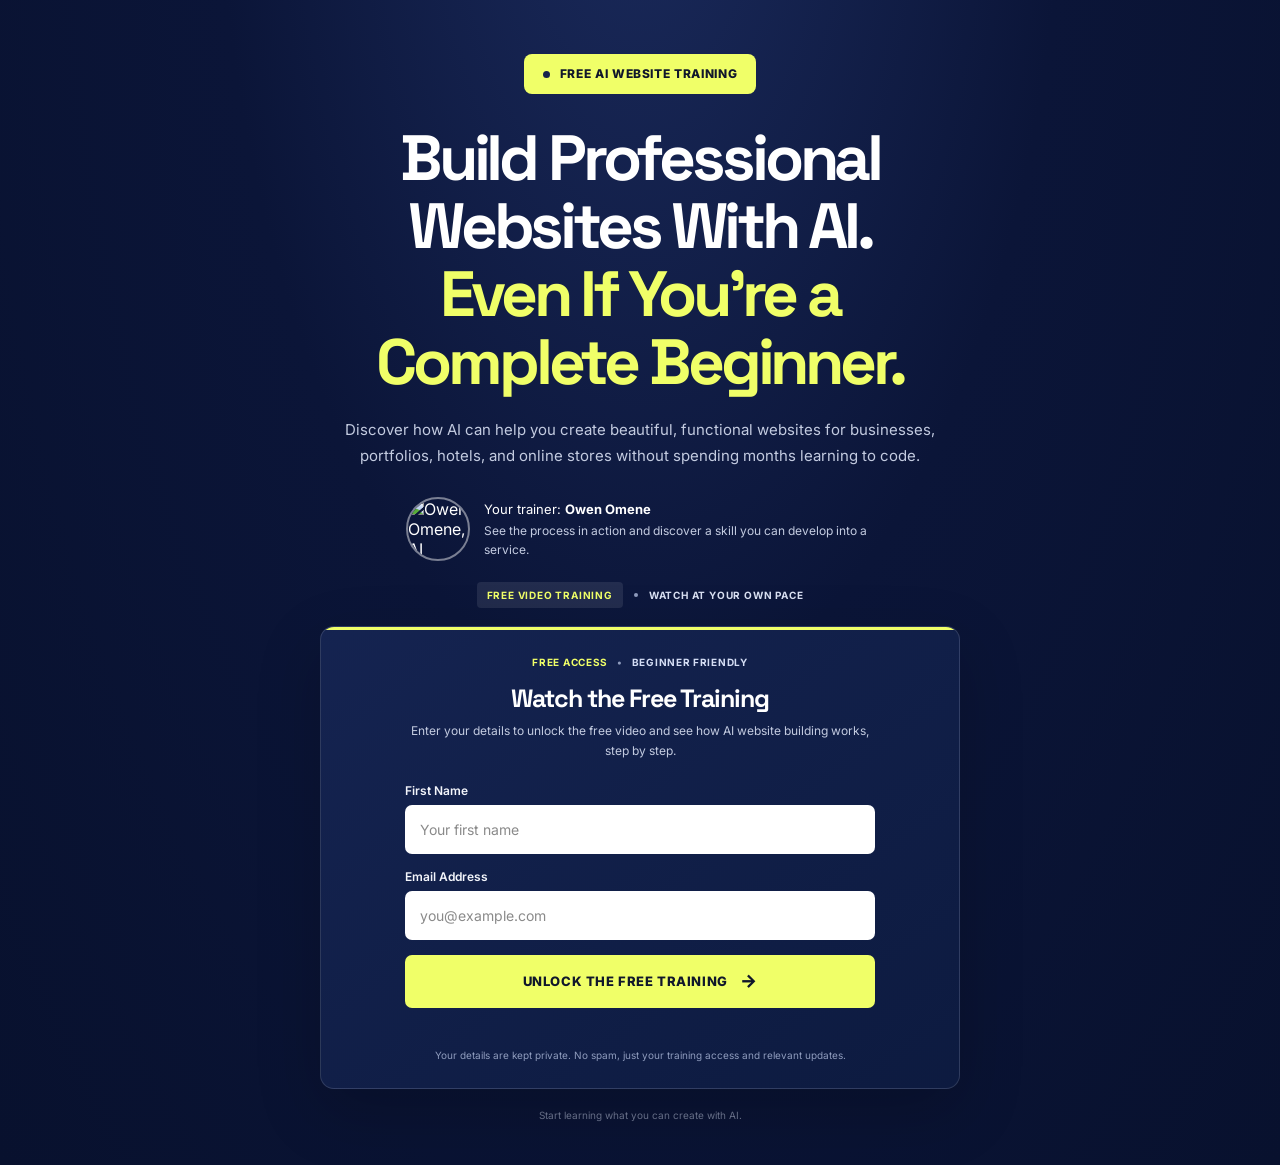
==== register/index.html @ 0c5947be "Add files via upload" ====
<!doctype html>
<html lang="en">
<head>
  <meta charset="utf-8"><meta name="viewport" content="width=device-width, initial-scale=1">
  <meta name="theme-color" content="#0b1538">
  <meta name="description" content="Get free training and discover how to build professional websites with AI, even as a beginner.">
  <title>Free AI Website Training | Owen Omene</title>
  <link rel="preconnect" href="https://fonts.googleapis.com"><link rel="preconnect" href="https://fonts.gstatic.com" crossorigin>
  <link href="https://fonts.googleapis.com/css2?family=Inter:wght@400;500;600;700;800&family=Space+Grotesk:wght@500;600;700&display=swap" rel="stylesheet">
  <link rel="stylesheet" href="../styles.css"><script src="https://cdn.jsdelivr.net/npm/@supabase/supabase-js@2"></script><script src="../config.js"></script><script src="../app.js" defer></script>
</head>
<body><main class="page-shell"><section class="hero" aria-labelledby="main-heading">
  <div class="intro-label"><span class="label-dot"></span> FREE AI WEBSITE TRAINING</div>
  <h1 id="main-heading">Build Professional<br class="desktop-break"> Websites With AI.<br><span>Even If You're a<br class="desktop-break"> Complete Beginner.</span></h1>
  <p class="intro-copy">Discover how AI can help you create beautiful, functional websites for businesses, portfolios, hotels, and online stores without spending months learning to code.</p>
  <div class="instructor"><img src="assets/instructor-owen.jpg" alt="Owen Omene, AI website building trainer" class="instructor-photo"><div class="instructor-copy"><p class="trainer-name">Your trainer: <strong>Owen Omene</strong></p><p>See the process in action and discover a skill you can develop into a service.</p></div></div>
  <div class="training-meta"><span class="meta-pill">FREE VIDEO TRAINING</span><span class="meta-separator"></span><span class="meta-detail">WATCH AT YOUR OWN PACE</span></div>
  <section class="form-card" aria-labelledby="form-heading"><div class="form-topline"></div><div class="form-kicker"><span>FREE ACCESS</span><span class="tiny-dot">•</span><span>BEGINNER FRIENDLY</span></div>
    <h2 id="form-heading">Watch the Free Training</h2><p class="form-description">Enter your details to unlock the free video and see how AI website building works, step by step.</p>
    <form id="lead-form" novalidate><label for="first-name">First Name</label><input id="first-name" name="first_name" type="text" placeholder="Your first name" autocomplete="given-name" required maxlength="80">
      <label for="email">Email Address</label><input id="email" name="email" type="email" placeholder="you@example.com" autocomplete="email" required maxlength="254">
      <button id="submit-button" type="submit"><span class="button-text">UNLOCK THE FREE TRAINING</span><span class="button-arrow" aria-hidden="true">→</span></button><p id="form-message" class="form-message" role="status" aria-live="polite"></p></form>
    <p class="privacy-note">Your details are kept private. No spam, just your training access and relevant updates.</p>
  </section><p class="bottom-note">Start learning what you can create with AI.</p>
</section></main></body></html>
---- styles.css ----
:root {
  --bg: #0b1538;
  --bg-deep: #08112e;
  --panel: #111f49;
  --panel-border: rgba(255,255,255,.13);
  --text: #ffffff;
  --muted: #c3cbe0;
  --subtle: #8f9cbd;
  --accent: #f0ff68;
  --accent-ink: #10172b;
  --error: #ff9a9a;
  --success: #c8f5bd;
}
* { box-sizing: border-box; }
html { min-height: 100%; background: var(--bg-deep); }
body {
  margin: 0; min-height: 100vh; color: var(--text);
  background: radial-gradient(ellipse at 50% -18%, #1b2b5d 0%, var(--bg) 47%, var(--bg-deep) 100%);
  font-family: "Inter", sans-serif; -webkit-font-smoothing: antialiased;
}
.page-shell { min-height: 100vh; padding: 54px 22px 44px; display: flex; justify-content: center; }
.hero { width: 100%; max-width: 680px; text-align: center; }
.intro-label {
  display: inline-flex; align-items: center; gap: 10px; padding: 13px 19px;
  border-radius: 8px; background: var(--accent); color: var(--accent-ink);
  font-size: 12px; line-height: 1.2; font-weight: 800; letter-spacing: .055em;
}
.label-dot { width: 7px; height: 7px; border-radius: 50%; background: #17234b; }
h1 {
  margin: 31px auto 20px; max-width: 660px;
  font: 700 clamp(40px, 7.2vw, 64px)/1.06 "Space Grotesk", sans-serif;
  letter-spacing: -.065em;
}
h1 span { color: var(--accent); }
.intro-copy { max-width: 610px; margin: 0 auto; color: var(--muted); font-size: 15px; line-height: 1.75; }
.intro-copy-second { margin-top: 8px; }
.instructor {
  display: flex; align-items: center; justify-content: center; gap: 14px;
  max-width: 520px; margin: 28px auto 21px; text-align: left;
}
.instructor-photo {
  width: 64px; height: 64px; flex: 0 0 64px; border-radius: 50%;
  object-fit: cover; object-position: center 34%; border: 2px solid rgba(255,255,255,.45);
}
.instructor-copy { max-width: 390px; }
.instructor-copy p { margin: 0; color: var(--muted); font-size: 12px; line-height: 1.55; }
.instructor-copy .trainer-name { margin-bottom: 3px; color: white; font-size: 13px; }
.trainer-name strong { font-weight: 700; }
.training-meta {
  display: flex; align-items: center; justify-content: center; gap: 11px;
  margin: 0 auto 18px; color: #d9e0f2; font-size: 10px; font-weight: 700; letter-spacing: .08em;
}
.meta-pill { background: rgba(255,255,255,.09); color: var(--accent); padding: 7px 10px; border-radius: 4px; }
.meta-separator { width: 4px; height: 4px; border-radius: 50%; background: var(--subtle); }
.form-card {
  position: relative; overflow: hidden; max-width: 640px; margin: 0 auto;
  padding: 29px 34px 25px; border: 1px solid var(--panel-border); border-radius: 14px;
  background: linear-gradient(145deg, rgba(21,36,81,.98), rgba(13,27,64,.98));
  box-shadow: 0 22px 65px rgba(0,0,0,.19);
}
.form-topline { position: absolute; inset: 0 0 auto; height: 3px; background: var(--accent); }
.form-kicker { display: flex; align-items: center; justify-content: center; gap: 9px; color: #d5def5; font-size: 10px; font-weight: 700; letter-spacing: .07em; }
.form-kicker span:first-child { color: var(--accent); }
.tiny-dot { color: var(--subtle); }
h2 { margin: 15px 0 8px; font: 700 25px/1.2 "Space Grotesk", sans-serif; letter-spacing: -.04em; }
.form-description { max-width: 470px; margin: 0 auto 22px; color: var(--muted); font-size: 12px; line-height: 1.65; }
form { text-align: left; max-width: 470px; margin: 0 auto; }
label { display: block; margin: 0 0 7px; color: #f3f5fb; font-size: 12px; font-weight: 600; }
input {
  display: block; width: 100%; height: 49px; margin: 0 0 15px; padding: 0 14px;
  border: 1px solid rgba(255,255,255,.17); border-radius: 7px; outline: none;
  background: #fff; color: #171717; font: 14px "Inter", sans-serif;
  transition: border-color .15s, box-shadow .15s;
}
input::placeholder { color: #8a8a8a; }
input:focus { border-color: var(--accent); box-shadow: 0 0 0 3px rgba(240,255,104,.16); }
input[aria-invalid="true"] { border-color: #ff8e8e; }
button {
  display: flex; align-items: center; justify-content: center; gap: 12px;
  width: 100%; min-height: 53px; margin-top: 7px; padding: 13px 18px;
  border: 0; border-radius: 7px; background: var(--accent); color: var(--accent-ink);
  cursor: pointer; font: 800 13px "Inter", sans-serif; letter-spacing: .045em;
  transition: transform .15s, filter .15s, opacity .15s;
}
button:hover { filter: brightness(1.04); transform: translateY(-1px); }
button:focus-visible { outline: 3px solid white; outline-offset: 3px; }
button:disabled { cursor: wait; opacity: .72; transform: none; }
.button-arrow { font-size: 18px; line-height: 1; }
.form-message { min-height: 18px; margin: 9px 0 0; font-size: 12px; line-height: 1.5; text-align: center; }
.form-message.error { color: var(--error); }
.form-message.success { color: var(--success); }
.privacy-note { margin: 13px 0 0; color: var(--subtle); font-size: 10px; line-height: 1.55; }
.bottom-note { margin: 20px 0 0; color: rgba(195,203,224,.55); font-size: 10px; }
@media (max-width: 600px) {
  .page-shell { padding: 32px 17px 30px; }
  .intro-label { max-width: 100%; padding: 11px 12px; font-size: 9px; letter-spacing: .04em; }
  h1 { margin: 27px auto 17px; font-size: clamp(37px, 10.2vw, 52px); line-height: 1.07; letter-spacing: -.06em; }
  .desktop-break { display: none; }
  .intro-copy { font-size: 13px; line-height: 1.7; }
  .instructor { margin: 23px auto 18px; gap: 11px; }
  .instructor-photo { width: 56px; height: 56px; flex-basis: 56px; }
  .instructor-copy p { font-size: 11px; }
  .instructor-copy .trainer-name { font-size: 12px; }
  .training-meta { gap: 8px; font-size: 8px; letter-spacing: .055em; }
  .form-card { padding: 25px 18px 21px; border-radius: 12px; }
  h2 { font-size: 22px; }
  .form-description { font-size: 11px; margin-bottom: 19px; }
  input { height: 48px; font-size: 14px; }
  button { min-height: 52px; font-size: 12px; }
}
@media (prefers-reduced-motion: reduce) {
  *, *::before, *::after { scroll-behavior: auto !important; transition: none !important; }
}

/* Funnel: free training watch page */
.watch-body { background: radial-gradient(ellipse at 50% -12%, #1b2b5d 0%, var(--bg) 45%, var(--bg-deep) 100%); }
.watch-wrap { width: min(100% - 36px, 780px); margin: 0 auto; padding: 38px 0 70px; text-align: center; }
.watch-label { display: inline-block; color: var(--accent); font-size: 11px; font-weight: 800; letter-spacing: .12em; margin-bottom: 17px; }
.watch-title { font: 700 clamp(34px, 6vw, 58px)/1.08 "Space Grotesk", sans-serif; letter-spacing: -.055em; margin: 0 0 17px; }
.watch-title span { color: var(--accent); }
.watch-subtitle { color: var(--muted); font-size: 15px; line-height: 1.7; margin: 0 auto 26px; max-width: 610px; }
.video-frame { width: min(100%, 440px); margin: 0 auto; aspect-ratio: 9 / 16; max-height: 720px; border: 1px solid rgba(255,255,255,.18); border-radius: 17px; overflow: hidden; background: #050a1b; box-shadow: 0 24px 80px rgba(0,0,0,.35); }
.video-placeholder { height: 100%; display: flex; flex-direction: column; align-items: center; justify-content: center; gap: 13px; color: #fff; background: linear-gradient(145deg, #1a2853, #070d22); padding: 22px; }
.play-icon { display: grid; place-items: center; width: 72px; height: 72px; padding-left: 5px; border-radius: 18px; background: #3158ff; font-size: 26px; box-shadow: 0 10px 32px rgba(49,88,255,.35); }
.video-placeholder strong { font: 700 19px "Space Grotesk", sans-serif; }
.video-placeholder span { font-size: 11px; color: #aeb9d7; }
.watch-cta { margin: 30px auto 0; max-width: 600px; }
.watch-cta p { color: #e6eaf7; font-weight: 600; font-size: 16px; margin: 0 0 16px; }
.cta-button { display: inline-flex; align-items: center; justify-content: center; gap: 14px; text-decoration: none; background: var(--accent); color: var(--accent-ink); padding: 17px 23px; border-radius: 8px; font-weight: 800; font-size: 14px; line-height: 1.3; box-shadow: 0 9px 26px rgba(240,255,104,.12); transition: transform .15s, filter .15s; }
.cta-button:hover { transform: translateY(-2px); filter: brightness(1.04); }
.cta-button span { font-size: 19px; }
.watch-cta small { display: block; margin-top: 12px; color: var(--subtle); font-size: 11px; }

/* Sales page */
.sales-body { background: var(--bg-deep); }
.sales-nav { display: flex; align-items: center; justify-content: space-between; width: min(100% - 48px, 1120px); margin: auto; padding: 23px 0; border-bottom: 1px solid rgba(255,255,255,.09); }
.brand { display: inline-flex; align-items: center; gap: 9px; color: white; text-decoration: none; font-weight: 800; font-size: 12px; letter-spacing: .07em; }
.brand-mark { display: grid; place-items: center; width: 29px; height: 29px; border-radius: 7px; background: var(--accent); color: var(--accent-ink); font: 700 17px "Space Grotesk", sans-serif; }
.nav-note { color: #aeb8d6; font-size: 10px; letter-spacing: .1em; font-weight: 700; }
.sales-hero { text-align: center; padding: 77px 22px 83px; max-width: 1000px; margin: auto; }
.sales-eyebrow { display: inline-flex; align-items: center; gap: 9px; background: rgba(240,255,104,.1); border: 1px solid rgba(240,255,104,.23); color: var(--accent); border-radius: 5px; padding: 10px 13px; font-size: 10px; font-weight: 800; letter-spacing: .07em; }
.sales-hero h1 { max-width: 950px; margin: 28px auto 20px; font: 700 clamp(37px, 6.6vw, 68px)/1.08 "Space Grotesk", sans-serif; letter-spacing: -.065em; }
.sales-hero h1 span { color: var(--accent); }
.sales-lead { max-width: 730px; margin: auto; color: #c3cbe0; font-size: 16px; line-height: 1.8; }
.hero-proof { display: flex; justify-content: center; flex-wrap: wrap; gap: 12px 23px; margin: 25px 0 29px; color: #e3e9fa; font-size: 12px; font-weight: 600; }
.hero-proof span::first-letter { color: var(--accent); }
.under-cta { color: #8f9cbd; font-size: 11px; margin-top: 13px; }
.light-section { background: #f1f4fb; color: #0c1735; padding: 76px 22px; }
.section-inner { max-width: 980px; margin: 0 auto; }
.section-kicker { color: #3158ff; font-size: 10px; font-weight: 800; letter-spacing: .13em; margin-bottom: 14px; }
.section-inner h2, .offer-card h2 { margin: 0 0 20px; font: 700 clamp(31px, 4.8vw, 48px)/1.12 "Space Grotesk", sans-serif; letter-spacing: -.055em; }
.section-inner h2 span, .offer-card h2 span { color: #3158ff; }
.section-copy { max-width: 760px; color: #56617c; font-size: 15px; line-height: 1.85; margin: 0; }
.benefit-grid { display: grid; grid-template-columns: repeat(3, 1fr); gap: 16px; margin-top: 37px; }
.benefit { padding: 24px; background: white; border: 1px solid #e1e6f1; border-radius: 12px; box-shadow: 0 8px 28px rgba(18,36,82,.035); }
.benefit-icon { display: grid; place-items: center; width: 37px; height: 37px; border-radius: 9px; background: #e8edff; color: #3158ff; font-size: 20px; font-weight: 800; }
.benefit h3 { margin: 17px 0 9px; font: 700 17px/1.25 "Space Grotesk", sans-serif; }
.benefit p { color: #626d86; font-size: 12px; line-height: 1.75; margin: 0; }
.dark-section { background: #0b1538; color: white; padding: 78px 22px; }
.dark-section .section-kicker { color: var(--accent); }
.dark-section .section-inner h2 { margin-bottom: 15px; }
.dark-section .section-copy { color: #aeb9d7; }
.curriculum { display: grid; grid-template-columns: 1fr 1fr; gap: 0 28px; margin-top: 35px; }
.curriculum article { display: flex; gap: 15px; padding: 19px 0; border-top: 1px solid rgba(255,255,255,.12); }
.module-number { flex: 0 0 32px; display: grid; place-items: center; height: 32px; border-radius: 8px; background: rgba(240,255,104,.1); color: var(--accent); font-size: 11px; font-weight: 800; }
.curriculum h3 { margin: 0 0 7px; font: 700 15px/1.35 "Space Grotesk", sans-serif; }
.curriculum p { margin: 0; color: #aeb9d7; font-size: 11px; line-height: 1.75; }
.bonus-grid { display: grid; grid-template-columns: repeat(3,1fr); gap: 15px; margin-top: 34px; }
.bonus-card { background: white; border: 1px solid #e0e6f2; border-radius: 11px; padding: 23px; }
.bonus-tag { display: inline-block; background: #eaf0ff; color: #3158ff; font-size: 9px; font-weight: 800; letter-spacing: .08em; padding: 6px 8px; border-radius: 4px; }
.bonus-card h3 { margin: 15px 0 8px; font: 700 17px "Space Grotesk", sans-serif; }
.bonus-card p { margin: 0; color: #65708a; font-size: 12px; line-height: 1.75; }
.who-section { background: #e6ebf6; color: #0c1735; padding: 76px 22px; }
.who-grid { display: grid; grid-template-columns: 1.1fr .9fr; gap: 35px; align-items: start; }
.who-grid h2 { margin-bottom: 22px; }
.check-list, .not-card ul { list-style: none; margin: 0; padding: 0; }
.check-list li { position: relative; padding: 12px 0 12px 30px; border-bottom: 1px solid rgba(12,23,53,.09); color: #47536f; font-size: 13px; line-height: 1.6; }
.check-list li::before { content: "✓"; position: absolute; left: 0; top: 12px; color: #3158ff; font-weight: 900; }
.not-card { background: #fff; border: 1px solid #dce2ee; border-radius: 12px; padding: 26px; }
.not-card h3 { font: 700 19px "Space Grotesk", sans-serif; margin: 0 0 13px; }
.not-card li { color: #6a748b; font-size: 12px; line-height: 1.75; padding: 5px 0; }
.not-card li::before { content: "×  "; color: #d65b5b; font-weight: 800; }
.not-card p { border-top: 1px solid #e7eaf1; padding-top: 14px; margin: 14px 0 0; color: #7a8499; font-size: 11px; line-height: 1.7; }
.faq-section { background: #f7f8fc; color: #0c1735; padding: 75px 22px; }
.faq-list { max-width: 760px; margin-top: 27px; }
.faq-list details { border-bottom: 1px solid #dfe4ef; padding: 18px 0; }
.faq-list summary { cursor: pointer; font: 700 15px "Space Grotesk", sans-serif; }
.faq-list summary::marker { color: #3158ff; }
.faq-list details p { margin: 12px 0 0; color: #626d86; font-size: 13px; line-height: 1.8; max-width: 690px; }
.offer-section { background: radial-gradient(ellipse at 50% 0%, #1b2b5d, #08112e 70%); padding: 78px 22px; }
.offer-card { max-width: 610px; margin: auto; padding: 38px; border: 1px solid rgba(255,255,255,.15); border-radius: 15px; background: linear-gradient(145deg, #13234e, #0c193c); box-shadow: 0 30px 90px rgba(0,0,0,.25); color: white; text-align: center; }
.offer-card .section-kicker { color: var(--accent); }
.offer-card h2 { font-size: clamp(32px, 5vw, 45px); }
.offer-copy { color: #b9c4e0; font-size: 13px; line-height: 1.8; max-width: 480px; margin: 0 auto 23px; }
.price-line { display: flex; align-items: center; justify-content: center; gap: 13px; margin: 10px 0 23px; }
.price { font: 700 48px "Space Grotesk", sans-serif; color: var(--accent); letter-spacing: -.05em; }
.price-note { color: #aeb9d7; font-size: 9px; font-weight: 800; letter-spacing: .1em; }
.offer-list { text-align: left; list-style: none; padding: 0; margin: 0 0 25px; }
.offer-list li { padding: 9px 0; border-bottom: 1px solid rgba(255,255,255,.08); color: #e2e8f7; font-size: 12px; line-height: 1.5; }
.cta-button-wide { width: 100%; min-height: 58px; }
.checkout-note { margin: 13px 0 0; color: #ffdc8b; font-size: 10px; line-height: 1.65; }
.checkout-note code { color: white; }
.safe-note { color: #8593b8; font-size: 10px; margin: 11px 0 0; }
.sales-footer { text-align: center; padding: 25px 15px; color: #7886ad; font-size: 10px; background: #08112e; }
@media (max-width: 700px) {
 .sales-nav { width: calc(100% - 34px); padding: 17px 0; } .nav-note { font-size: 8px; }
 .sales-hero { padding: 55px 17px 65px; } .sales-hero h1 { font-size: clamp(35px, 9vw, 48px); }
 .sales-lead { font-size: 14px; } .hero-proof { gap: 10px 14px; font-size: 10px; }
 .light-section,.dark-section,.who-section,.faq-section { padding: 58px 18px; }
 .benefit-grid,.bonus-grid { grid-template-columns: 1fr; gap: 12px; }
 .curriculum { grid-template-columns: 1fr; }
 .who-grid { grid-template-columns: 1fr; gap: 26px; }
 .offer-section { padding: 55px 15px; } .offer-card { padding: 29px 19px; }
 .price { font-size: 42px; }
 .watch-wrap { padding-top: 28px; } .watch-title { font-size: clamp(32px, 9vw, 44px); }
 .watch-subtitle { font-size: 13px; }
}

/* Sales page video-first layout inspired by the user's reference */
.sales-video-hero{min-height:560px;text-align:center;padding:32px 18px 70px;background:radial-gradient(ellipse at 50% -10%,#1b2b5d 0%,var(--bg) 48%,var(--bg-deep) 100%);}
.sales-timer-row{display:flex;align-items:center;justify-content:center;gap:16px;flex-wrap:wrap;margin:0 auto 24px;color:var(--accent);font-size:13px;font-weight:700;}
.timer-boxes{display:flex;gap:7px;}
.timer-boxes>div{display:flex;align-items:baseline;gap:3px;background:#172448;border:1px solid #34446e;border-radius:6px;padding:8px 9px;color:#fff;min-width:48px;justify-content:center;box-shadow:0 4px 12px rgba(0,0,0,.12);}
.timer-boxes strong{font:700 20px "Space Grotesk",sans-serif;font-variant-numeric:tabular-nums;}
.timer-boxes small{font-size:9px;color:#b9c5e2;}
.sales-video-frame{width:min(100%,480px);aspect-ratio:9/16;max-height:700px;margin:0 auto;border:1px solid rgba(255,255,255,.25);border-radius:16px;overflow:hidden;background:#050a1b;box-shadow:0 24px 80px rgba(0,0,0,.35);}
.sales-video-placeholder{height:100%;display:flex;flex-direction:column;align-items:center;justify-content:center;gap:16px;padding:24px;background:linear-gradient(145deg,#1a2853,#070d22);color:#fff;}
.sales-play-icon{display:grid;place-items:center;width:88px;height:80px;padding-left:6px;border-radius:13px;background:rgba(49,88,255,.88);font-size:32px;box-shadow:0 10px 32px rgba(49,88,255,.35);}
.sales-video-placeholder strong{font:700 18px "Space Grotesk",sans-serif;max-width:300px;line-height:1.4;}
.sales-video-placeholder span{font-size:10px;color:#aeb9d7;letter-spacing:.08em;}
.sales-video-cta{display:inline-flex;align-items:center;justify-content:center;gap:14px;margin:28px auto 0;text-decoration:none;background:var(--accent);color:var(--accent-ink);padding:20px 30px;border-radius:8px;font-weight:800;font-size:16px;min-height:64px;box-shadow:0 9px 26px rgba(240,255,104,.12);transition:transform .15s,filter .15s;}
.sales-video-cta:hover{transform:translateY(-2px);filter:brightness(1.04);}
.sales-video-cta span{font-size:20px;}
.sales-video-note{margin:13px 0 0;color:#8f9cbd;font-size:11px;}
@media(max-width:600px){.sales-video-hero{padding:27px 14px 55px;}.sales-timer-row{gap:10px;font-size:11px;}.sales-video-frame{width:min(100%,390px);}.sales-video-cta{width:min(100%,390px);padding:17px 18px;font-size:14px;}}

/* Updated long-form sales page */
.subsection-heading{margin:34px 0 18px;font-family:"Space Grotesk",sans-serif;font-size:clamp(1.35rem,2.6vw,2rem);line-height:1.2;color:inherit}
.section-inner>.section-copy{max-width:850px}
.dark-section .section-inner>.section-copy{color:rgba(255,255,255,.78)}
.curriculum article p+p{margin-top:12px}

/* SALES PAGE REFINEMENT: stronger hierarchy, rhythm and section identities */
.sales-body{background:#08112e}
.sales-video-hero{padding:34px 20px 78px;background:radial-gradient(ellipse at 50% 0%,rgba(54,83,160,.42),transparent 58%),linear-gradient(180deg,#0b1538 0%,#08112e 100%)}
.sales-video-hero:after{content:"";display:block;width:min(900px,88%);height:1px;margin:64px auto 0;background:linear-gradient(90deg,transparent,rgba(255,255,255,.18),transparent)}
.sales-timer-row{color:#e7edff;font-size:13px}.timer-boxes>div{background:rgba(255,255,255,.07);border-color:rgba(255,255,255,.16)}
.sales-video-frame{width:min(100%,430px);border:5px solid rgba(255,255,255,.08);border-radius:20px}
.sales-video-placeholder{background:radial-gradient(circle at 50% 42%,#273d7a,#101b3c 68%,#070d20)}
.sales-play-icon{border-radius:50%;width:76px;height:76px;background:var(--accent);color:#11182c;font-size:25px;box-shadow:0 12px 35px rgba(240,255,104,.2)}
.sales-video-cta{border-radius:9px;padding:19px 34px;box-shadow:0 12px 35px rgba(240,255,104,.16)}.sales-video-note{color:#aab5d2}
.section-inner{max-width:1080px}.light-section,.dark-section{position:relative;overflow:hidden}
.light-section{padding:clamp(64px,8vw,104px) 24px}.dark-section{padding:clamp(68px,8vw,108px) 24px}
.section-kicker{display:inline-flex;align-items:center;gap:10px;margin-bottom:19px}.section-kicker:before{content:"";width:24px;height:2px;background:currentColor;opacity:.75}
.section-inner h2{max-width:850px;font-size:clamp(34px,5vw,56px);line-height:1.08;letter-spacing:-.06em;margin-bottom:25px}
.section-copy{max-width:790px;font-size:15px;line-height:1.9}.section-inner>.section-copy+.section-copy{margin-top:14px}
.section-inner>.section-copy strong{color:#17264a;font-weight:750}.dark-section .section-inner>.section-copy strong{color:#fff}
.opportunity-section{background:#f6f7fb;background-image:radial-gradient(circle at 92% 8%,rgba(49,88,255,.07),transparent 27%)}
.opportunity-section .section-inner{max-width:940px}.opportunity-section .section-kicker,.mini-kicker{color:#3158d8}
.opportunity-section .section-inner>h2{max-width:850px;font-size:clamp(38px,5.8vw,62px)}.opportunity-section .section-inner>h2 span{color:#3158d8}
.opportunity-lead{font-size:18px;line-height:1.8;color:#263553;max-width:850px}
.curriculum-intro{margin-top:58px;padding-top:34px;border-top:1px solid #dce2ee}
.mini-kicker{display:block;font-size:10px;font-weight:850;letter-spacing:.16em;margin-bottom:12px}
.opportunity-section .subsection-heading{margin:0 0 8px;font-size:clamp(27px,3.5vw,38px)}
.curriculum-intro>p{color:#68738a;font-size:13px;line-height:1.7;margin:0}
.training-grid,.included-grid{display:grid;gap:16px;margin-top:28px}.training-grid{grid-template-columns:repeat(2,minmax(0,1fr))}
.training-grid article{min-height:185px;display:flex;gap:17px;padding:25px 24px;border:1px solid #e1e6f0;border-radius:13px;background:#fff;box-shadow:0 12px 30px rgba(18,36,82,.045);transition:transform .2s,box-shadow .2s}
.training-grid article:hover,.included-grid article:hover{transform:translateY(-3px);box-shadow:0 17px 38px rgba(18,36,82,.09)}
.training-grid .module-number{flex:0 0 38px;height:38px;border-radius:10px;background:#edf1ff;color:#3158d8;font-size:11px}
.training-grid h3{color:#111e3b;font-size:16px;line-height:1.4;margin:1px 0 10px}.training-grid p{color:#65718a;font-size:12px;line-height:1.8;margin:0}
.value-section{background:radial-gradient(ellipse at 5% 0%,rgba(49,88,255,.2),transparent 34%),#0a1433}
.value-section .section-inner{max-width:1080px}.value-section .section-kicker,.value-section .mini-kicker{color:#eaff75}
.value-section .section-inner>h2{max-width:800px}.value-section .section-copy{max-width:820px}
.included-grid{grid-template-columns:repeat(2,minmax(0,1fr));gap:13px}
.included-grid article{min-height:170px;display:flex;gap:16px;padding:23px;border:1px solid rgba(255,255,255,.1);border-radius:13px;background:linear-gradient(145deg,rgba(255,255,255,.075),rgba(255,255,255,.025));transition:transform .2s,box-shadow .2s}
.included-grid .module-number{background:rgba(240,255,104,.13);color:#efff75}
.included-grid h3{color:#fff;font-size:15px;line-height:1.4;margin:0 0 9px}.included-grid p{color:#b8c3df;font-size:12px;line-height:1.8;margin:0}
.value-section .section-inner>.section-copy:last-child{margin:38px 0 0;max-width:850px;padding:22px 25px;border-left:3px solid var(--accent);background:rgba(240,255,104,.07);border-radius:0 10px 10px 0;color:#f5f7ff}
.investment-section{background:linear-gradient(145deg,#f0f3fa,#e6ebf5)}.investment-section .section-inner{max-width:850px}
.investment-section .section-kicker{color:#3158d8}.investment-section .section-inner>h2{max-width:700px}.investment-section .section-copy{max-width:730px}
.investment-section .investment-price{justify-content:flex-start;gap:18px;margin:32px 0 22px;padding:24px 28px;border:1px solid #d8dfed;border-radius:14px;background:rgba(255,255,255,.75);width:fit-content;min-width:min(100%,340px)}
.investment-price .price{color:#15254d;font-size:58px}.investment-price .price-note{color:#64718b;line-height:1.5}.investment-section .safe-note{color:#68738a}
.guarantee-section{background:radial-gradient(ellipse at 88% 40%,rgba(69,190,145,.13),transparent 35%),linear-gradient(135deg,#0b1837,#0c2140)}
.guarantee-section .section-inner{max-width:850px}.guarantee-section .section-kicker{color:#8fe2bf}
.guarantee-section .section-inner>h2{max-width:780px}.guarantee-section .section-inner>h2 span{color:#9ce7c6}
.guarantee-section .section-copy{color:#c2cde0}.guarantee-section .section-copy strong{color:#fff}
.guarantee-section .section-copy strong strong{display:inline-block;color:#a6efcd;padding:3px 9px;border:1px solid rgba(143,226,191,.3);border-radius:5px;background:rgba(143,226,191,.08)}
.guarantee-section .section-inner>h2:last-child{margin-top:30px;font-size:clamp(32px,4vw,46px)}
.faq-section{padding:78px 24px;background:#f8f9fc}.faq-section .section-inner{max-width:850px}
.faq-section .section-kicker{color:#3158d8}.faq-section .section-inner>h2{font-size:clamp(32px,4vw,44px)}
.faq-list{margin-top:34px}.faq-list details{padding:21px 0}.faq-list summary{font-size:15px;line-height:1.5}.faq-list details p{font-size:13px}
.offer-section{padding:90px 22px;background:radial-gradient(ellipse at 50% 0%,#20356e,#08112e 68%)}
.offer-card{border-radius:18px;padding:clamp(28px,5vw,48px);border-color:rgba(255,255,255,.18)}
.offer-card h2{font-size:clamp(36px,5vw,48px)}.offer-list li{font-size:13px;padding:11px 0}.offer-card .cta-button{border-radius:9px}
@media(max-width:720px){
.sales-video-hero{padding:26px 15px 52px}.sales-video-hero:after{margin-top:45px}
.light-section,.dark-section,.faq-section{padding:58px 18px}
.opportunity-section .section-inner>h2{font-size:clamp(35px,9vw,47px)}
.training-grid,.included-grid{grid-template-columns:1fr;gap:11px}
.training-grid article,.included-grid article{min-height:auto;padding:20px 18px}
.investment-section .investment-price{width:100%;justify-content:center}.investment-price .price{font-size:51px}
.offer-section{padding:58px 15px}
}
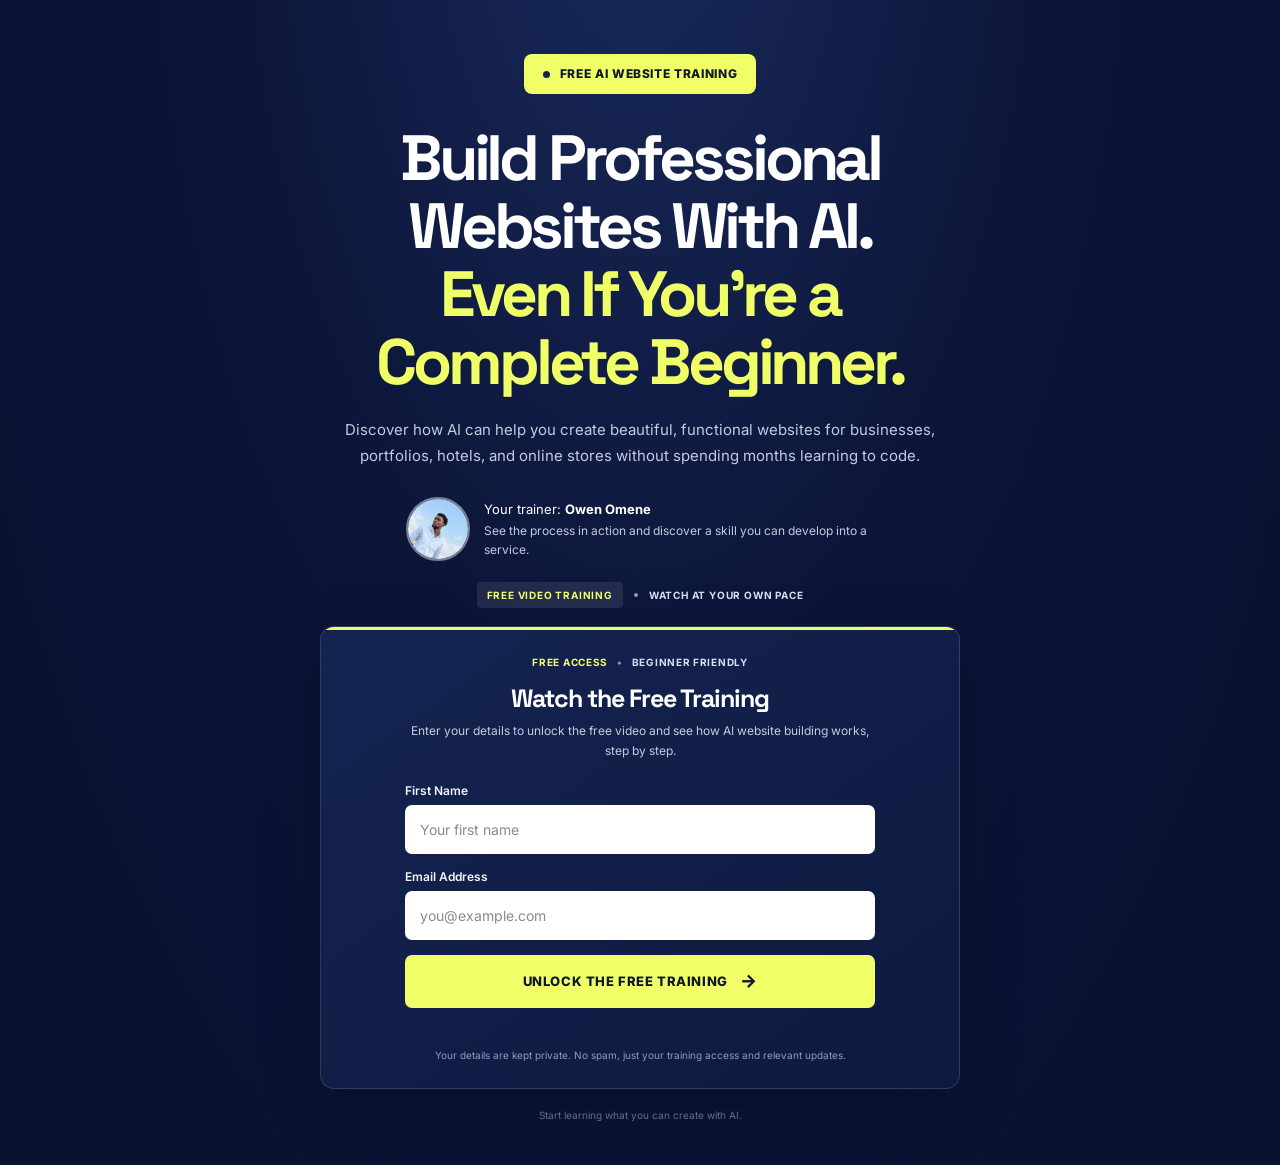
==== commit 86a3adb0: "Add files via upload" ====
--- a/register/index.html
+++ b/register/index.html
@@ -7,7 +7,7 @@
   <title>Free AI Website Training | Owen Omene</title>
   <link rel="preconnect" href="https://fonts.googleapis.com"><link rel="preconnect" href="https://fonts.gstatic.com" crossorigin>
   <link href="https://fonts.googleapis.com/css2?family=Inter:wght@400;500;600;700;800&family=Space+Grotesk:wght@500;600;700&display=swap" rel="stylesheet">
-  <link rel="stylesheet" href="../styles.css"><script src="https://cdn.jsdelivr.net/npm/@supabase/supabase-js@2"></script><script src="../config.js"></script><script src="../app.js" defer></script>
+  <link rel="stylesheet" href="../styles.css"><script src="../config.js"></script><script src="../app.js" defer></script>
 </head>
 <body><main class="page-shell"><section class="hero" aria-labelledby="main-heading">
   <div class="intro-label"><span class="label-dot"></span> FREE AI WEBSITE TRAINING</div>
